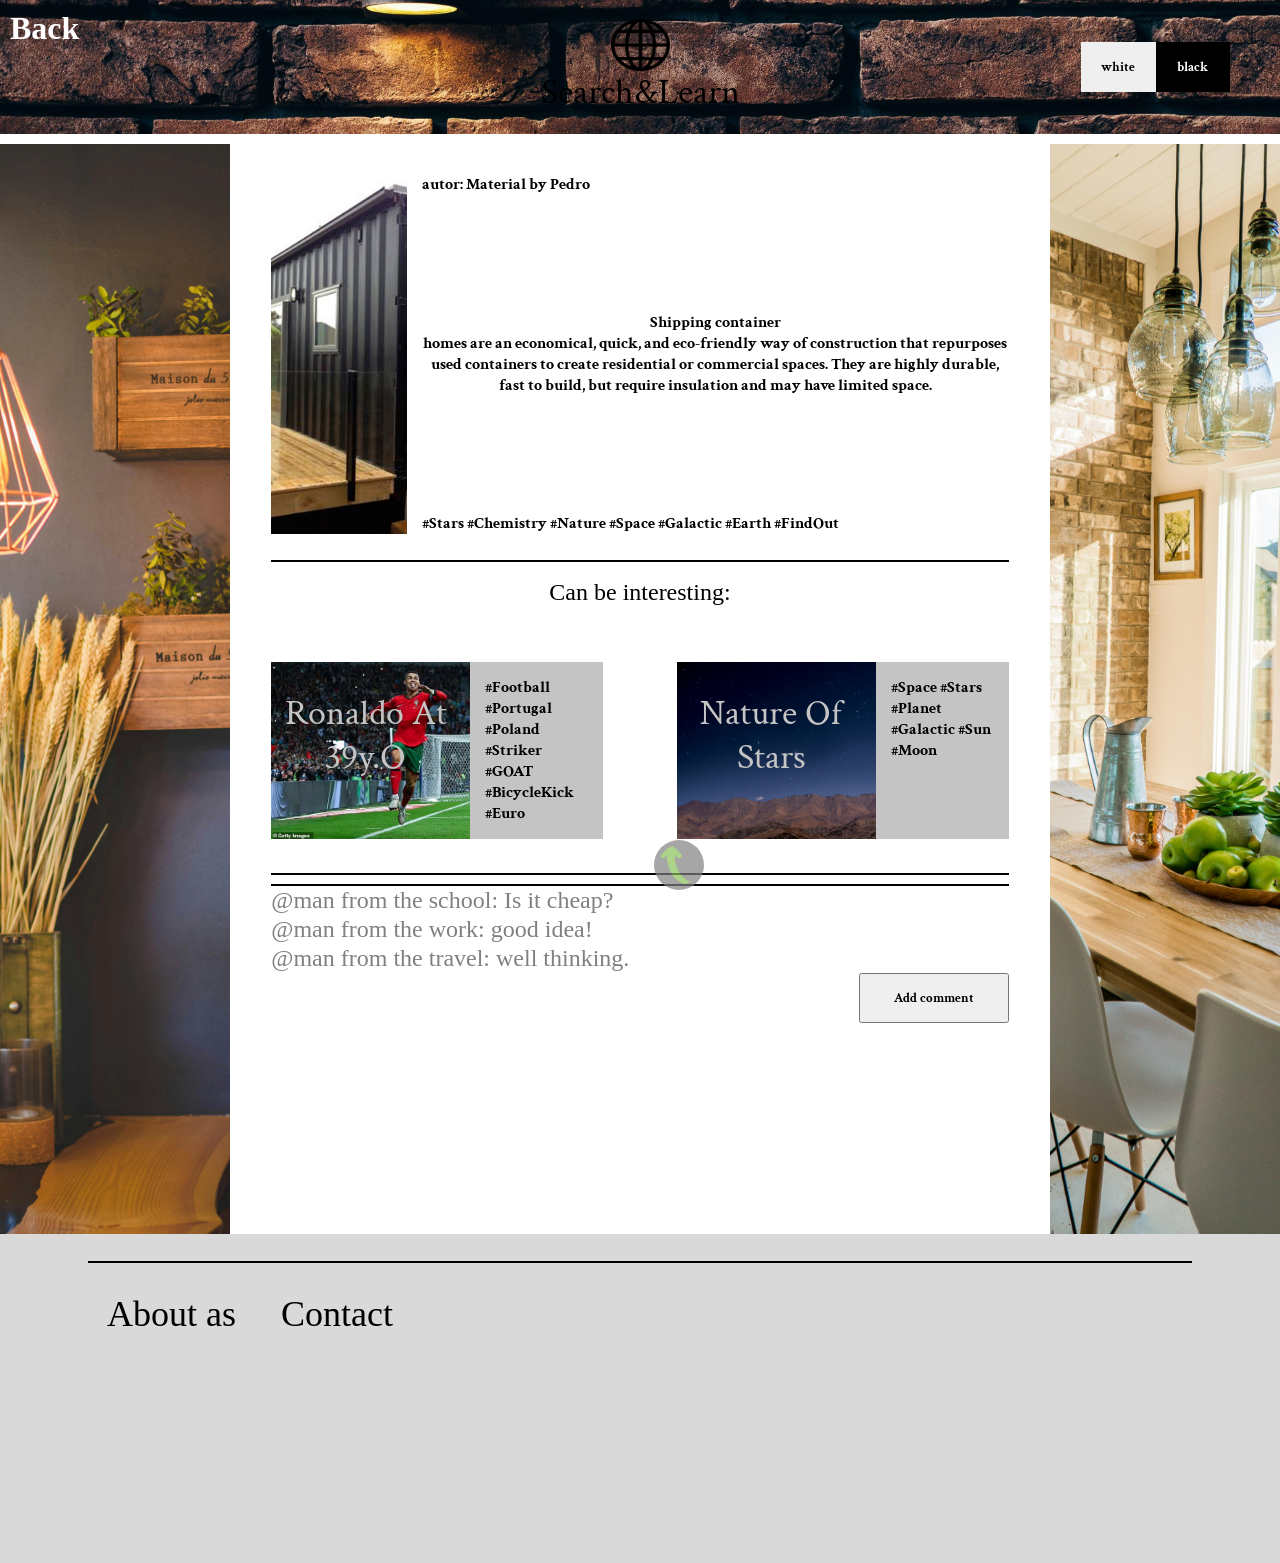
==== build.html @ 006a8990 "Adaptive site, arrow scroll, cookies, themeChanger" ====
<!DOCTYPE html>
<html lang="en">
  <head>
    <meta charset="UTF-8" />
    <meta name="viewport" content="width=device-width, initial-scale=1.0" />
    <link rel="stylesheet" href="css/reset.css" />
    <link rel="stylesheet" href="css/state.css" />
    <link rel="preconnect" href="https://fonts.googleapis.com" />
    <link rel="preconnect" href="https://fonts.gstatic.com" crossorigin />
    <link
      href="https://fonts.googleapis.com/css2?family=Crimson+Text:ital,wght@0,400;0,600;0,700;1,400;1,600;1,700&display=swap"
      rel="stylesheet"
    />
    <title>Document</title>
  </head>
  <body>
    <div id="container">
      <img src="img/upward-arrow.png" alt="" class="arrow-up" onclick="window.scrollTo({ top: 0, behavior: 'smooth' })">
      <header id="header" class="build-header">
        <a href="main.html" class="back-bnt">Back</a>
        <div id="title-wrap">
          <img src="img/world.png" alt="icon" id="icon" />
          <h1 id="title">Search&Learn</h1>
        </div>
        <div class="theme-wrap">
          <button type="button" class="button-theme white-Btn">white</button>
          <button type="button" class="button-theme black-Btn">black</button>
        </div>
      </header>
      <main id="main">
        <div id="left-side-img" class="build-l"></div>
        <div class="wrapper-all">
            <section class="face-side-state">
              <div class="wrap-image-of-state build-img"></div>
              <div class="right-side-face-state">
                <b class="autor-state">autor: Material by Pedro</b>
                <div class="wrap-of-face-text">
                  <span class="title-of-wrap-face"
                    >Shipping container<br></span
                  >
                  <span class="paraphraf-of-wrap-face">
                    homes are an economical, quick, and eco-friendly way of construction that repurposes used containers to create residential or commercial spaces. They are highly durable, fast to build, but require insulation and may have limited space.
                  </span>
                </div>
                <div class="h-block">
                  <b class="h-element">#Stars</b>
                  <b class="h-element">#Chemistry</b>
                  <b class="h-element">#Nature</b>
                  <b class="h-element">#Space</b>
                  <b class="h-element">#Galactic</b>
                  <b class="h-element">#Earth</b>
                  <b class="h-element">#FindOut</b>
                </div>
              </div>
            </section>
            <section class="section-interesting">
              <span class="title-interest">Can be interesting:</span>
              <div class="interest-wrap">
                <div class="state-block">
                    <div class="state-img first-img-of-state">
                      <a href="football.html" class="title-of-state">Ronaldo at 39y.o</a>
                    </div>
                    <b class="bold-text">#Football #Portugal #Poland #Striker #GOAT #BicycleKick #Euro</b>
                  </div>
                  <div class="state-block">
                    <div class="state-img second-img-of-state">
                      <a href="space.html" class="title-of-state">Nature of Stars</a>
                    </div>
                    <b class="bold-text">#Space #Stars #Planet #Galactic #Sun #Moon</b>
                  </div>
              </div>
            </section>
            <section class="section-comunication">
              <ul class="ul-list">
                <li class="list">
                  <a href="" class="a-list">@man from the school: Is it cheap?</a>
                </li>
                <li class="list">
                  <a href="" class="a-list">@man from the work: good idea!</a>
                </li>
                <li class="list">
                  <a href="" class="a-list">@man from the travel: well thinking.</a>
                </li>
              </ul>
              <button type="button" id="add-comment-btn">Add comment</button>
            </section>
          </div>
        <div id="right-side-img" class="build-r"></div>
      </main>
      <footer id="footer">
        <label for="" class="line"></label>
        <ul class="list-ul">
          <li class="list-li">
            <a href="https://jonh2341.github.io/Project-portfolio/" class="list-text">About as</a>
          </li>
          <li class="list-li">
            <a href="https://github.com/Jonh2341" class="list-text">Contact</a>
          </li>
        </ul>
      </footer>
    </div>
    <script src="index.js"></script>
  </body>
</html>
---- css/state.css ----
@media screen and (min-width: 1024px) {
  #container {
    width: 100%;
  }

  #header {
    width: 100%;
    height: 134px;
    display: flex;
    justify-content: center;
    align-items: center;
    background-color: #c4c4c4;
    margin-bottom: 10px;
    background-image: url("../img/football-header-img.jpg");
    background-size: cover;
    background-position: center;
  }

  .comment-form {
    display: flex;
    flex-direction: column;
    gap: 10px;
    background: #fff;
    padding: 20px;
    border-radius: 8px;
    box-shadow: 0 2px 8px rgba(0, 0, 0, 0.1);
  }
  .comment-field {
    width: 100%;
    padding: 10px;
    font-size: 16px;
    border: 1px solid #ccc;
    border-radius: 5px;
  }
  .comment-field:focus {
    outline: none;
    border-color: #007bff;
  }
  .submit-button {
    padding: 10px 15px;
    font-size: 16px;
    color: white;
    background-color: #007bff;
    border: none;
    border-radius: 5px;
    cursor: pointer;
    align-self: flex-end;
  }
  .submit-button:hover {
    background-color: #0056b3;
  }
  .comment-list {
    margin-top: 20px;
    list-style: none;
    height: inherit;
    overflow-y: scroll;
  }
  .user-comment {
    background: #fff;
    margin-bottom: 10px;
    padding: 15px;
    border-radius: 8px;
    box-shadow: 0 2px 8px rgba(0, 0, 0, 0.1);
    font-size: 16px;
    color: #333;
  }

  .stars {
    background-image: url("../img/space-header-img.jpg") !important;
  }
  .stars-l {
    background-image: url("../img/space-img-left-side.jpg") !important;
  }
  .stars-r {
    background-image: url("../img/space-img-right-side.jpg") !important;
  }
  .build-header {
    background-image: url("../img/build-header-img.jpg") !important;
  }
  .build-l {
    background-image: url("../img/build-img-left-side.jpg") !important;
  }
  .build-r {
    background-image: url("../img/build-img-right-side.jpg") !important;
  }
  .build-img {
    background-image: url("../img/build-state-face.jpg") !important;
  }
  .camp {
    background-image: url("../img/camping-img.jpg") !important;
  }
  .camp-header {
    background-image: url("../img/camping.jpg") !important;
  }
  .camping-l {
    background-image: url("../img/camping-l.jpg") !important;
  }
  .camping-r {
    background-image: url("../img/camping-r.jpg") !important;
  }

  #title-wrap {
    display: flex;
    flex-direction: column;
    align-items: center;
  }

  #icon {
    width: 59px;
    height: 52px;
  }

  #title {
    font-size: 36px;
    font-weight: 400;
    line-height: 43.57px;
    text-align: center;
    text-underline-position: from-font;
    text-decoration-skip-ink: none;
  }

  .theme-wrap {
    position: absolute;
    height: 50px;
    width: 149px;
    right: 50px;
    display: flex;
  }

  .button-theme {
    width: 50%;
    height: 100%;
    border: 0px;
    cursor: pointer;
  }

  .button-theme:last-child {
    background-color: black;
    color: white;
  }

  #main {
    width: 100%;
    height: 1090px;
    display: flex;
  }

  #left-side-img {
    width: 18%;
    background-image: url("../img/football-img-left-side.jpg");
    background-size: cover;
    background-repeat: no-repeat;
    background-position: center;
  }

  #main-title {
    font-size: 36px;
    font-weight: 400;
    line-height: 43.57px;
    text-align: center;
    text-underline-position: from-font;
    text-decoration-skip-ink: none;
    cursor: pointer;
  }

  .title-of-state {
    position: absolute;
    right: 10px;
    top: 30px;
    font-size: 36px;
    font-weight: 400;
    line-height: 43.57px;
    text-align: center;
    text-underline-position: from-font;
    text-decoration-skip-ink: none;
    color: #c4c4c4;
    cursor: pointer;
    text-transform: capitalize;
  }

  .bold-text {
    margin: 15px;
    flex-wrap: wrap;
  }

  .state-img {
    position: relative;
    min-width: 60%;
    background-repeat: no-repeat;
    background-size: cover;
  }

  .first-img-of-state {
    background-image: url("../img/football-state-face.avif");
  }
  .second-img-of-state {
    background-image: url("../img/space-header-img.jpg");
  }
  .three-img-of-state {
    background-image: url("../img/build-state-face.jpg");
  }
  .last-img-of-state {
    background-image: url("../img/camping.jpg");
  }

  #right-side-img {
    width: 18%;
    background-image: url("../img/football-img-right-side.jpg");
    background-size: cover;
    background-repeat: no-repeat;
    background-position: center;
  }

  #footer {
    background-color: #d9d9d9;
    height: 329px;
    width: 100%;
    display: flex;
    padding: 27px;
    flex-direction: column;
  }

  .line {
    align-self: center;
    border: 1px solid black;
    width: 90%;
  }

  .list-ul {
    display: flex;
    margin-top: 30px;
    margin-left: 80px;
  }

  .list-li {
    list-style-type: disc;
    margin-right: 45px;
    display: flex;
    flex-direction: column;
  }

  .list-text {
    color: black;
    font-family: Inter;
    font-size: 36px;
    font-weight: 400;
    line-height: 43.57px;
    text-align: center;
    text-underline-position: from-font;
    text-decoration-skip-ink: none;
  }

  .face-side-state {
    display: flex;
    width: 90%;
    margin-bottom: 26px;
  }

  .wrap-image-of-state {
    height: 360px;
    width: 50%;
    background-size: cover;
    background-position: center;
    background-image: url("../img/football-state-face.avif");
    margin-right: 15px;
  }

  .stars-img {
    background-image: url("../img/stars-main-img.jpg") !important;
  }

  .right-side-face-state {
    display: flex;
    flex-direction: column;
    justify-content: space-between;
  }

  .wrap-of-face-text {
    text-align: center;
  }

  .wrapper-all {
    padding-top: 30px;
    width: 64%;
    display: flex;
    align-items: center;
    flex-direction: column;
  }

  .section-interesting {
    display: flex;
    flex-direction: column;
    align-items: center;
    border-top: 2px solid;
    width: 90%;
    padding-top: 16px;
    border-bottom: 2px solid;
    margin-bottom: 9px;
  }

  .title-interest {
    font-family: Inter;
    font-size: 24px;
    font-weight: 400;
    line-height: 29.05px;
    text-align: center;
    text-underline-position: from-font;
    text-decoration-skip-ink: none;
    margin-bottom: 40px;
  }

  .interest-wrap {
    width: 100%;
    display: flex;
    justify-content: space-between;
    margin-bottom: 34px;
  }

  .state-block {
    display: flex;
    width: 45%;
    min-height: 160px;
    margin-top: 15px;
    background-color: #c4c4c4;
  }

  .section-comunication {
    width: 90%;
    display: flex;
    flex-direction: column;
    border-top: 2px solid;
  }

  .a-list {
    font-family: Inter;
    font-size: 24px;
    font-weight: 400;
    line-height: 29.05px;
    text-align: center;
    text-underline-position: from-font;
    text-decoration-skip-ink: none;
    color: grey;
    margin-bottom: 16px;
  }

  #add-comment-btn {
    width: 150px;
    height: 50px;
    align-self: end;
  }
}

@media screen and (max-width: 1024px) {
  #container {
    width: 100%;
  }

  #container {
    width: 100%;
  }

  #header {
    width: 100%;
    height: 134px;
    display: flex;
    justify-content: center;
    align-items: center;
    background-image: url("../img/football-header-img.jpg");
    background-position: center;
    background-size: cover;
    background-color: #c4c4c4;
    margin-bottom: 10px;
  }

  #title-wrap {
    display: flex;
    flex-direction: column;
    align-items: center;
  }

  #icon {
    width: 59px;
    height: 52px;
  }

  #title {
    font-size: 36px;
    font-weight: 400;
    line-height: 43.57px;
    text-align: center;
    text-underline-position: from-font;
    text-decoration-skip-ink: none;
  }

  .theme-wrap {
    position: absolute;
    height: 40px;
    width: 89px;
    right: 10px;
    top: 5px;
    display: flex;
  }

  .button-theme {
    width: 50%;
    height: 100%;
    border: 0px;
    cursor: pointer;
  }

  .button-theme:last-child {
    background-color: black;
    color: white;
  }
  #main {
    width: 100%;
    display: flex;
  }

  #left-side-img {
    width: 18%;
    background-image: url("../img/football-img-left-side.jpg");
    background-size: cover;
    background-repeat: no-repeat;
    background-position: center;
  }

  #main-title {
    font-size: 36px;
    font-weight: 400;
    line-height: 43.57px;
    text-align: center;
    text-underline-position: from-font;
    text-decoration-skip-ink: none;
    cursor: pointer;
  }

  .stars {
    background-image: url("../img/space-header-img.jpg") !important;
  }
  .stars-l {
    background-image: url("../img/space-img-left-side.jpg") !important;
  }
  .stars-r {
    background-image: url("../img/space-img-right-side.jpg") !important;
  }
  .build-header {
    background-image: url("../img/build-header-img.jpg") !important;
  }
  .build-l {
    background-image: url("../img/build-img-left-side.jpg") !important;
  }
  .build-r {
    background-image: url("../img/build-img-right-side.jpg") !important;
  }
  .build-img {
    background-image: url("../img/build-state-face.jpg") !important;
  }
  .camp {
    background-image: url("../img/camping-img.jpg") !important;
  }
  .camp-header {
    background-image: url("../img/camping.jpg") !important;
  }
  .camping-l {
    background-image: url("../img/camping-l.jpg") !important;
  }
  .camping-r {
    background-image: url("../img/camping-r.jpg") !important;
  }

  #right-side-img {
    width: 18%;
    background-image: url("../img/football-img-right-side.jpg");
    background-size: cover;
    background-repeat: no-repeat;
    background-position: center;
  }

  .first-img-of-state {
    background-image: url("../img/football-state-face.avif");
  }
  .second-img-of-state {
    background-image: url("../img/space-header-img.jpg");
  }
  .three-img-of-state {
    background-image: url("../img/build-state-face.jpg");
  }
  .last-img-of-state {
    background-image: url("../img/camping.jpg");
  }

  #footer {
    background-color: #d9d9d9;
    height: 329px;
    width: 100%;
    display: flex;
    padding: 27px;
    flex-direction: column;
  }

  .line {
    align-self: center;
    border: 1px solid black;
    width: 90%;
  }

  .stars-img {
    background-image: url("../img/stars-main-img.jpg") !important;
  }

  .list-ul {
    display: flex;
    margin-top: 30px;
    margin-left: 80px;
  }

  .list-li {
    list-style-type: disc;
    margin-right: 45px;
    display: flex;
    flex-direction: column;
  }

  .list-text {
    color: black;
    font-family: Inter;
    font-size: 36px;
    font-weight: 400;
    line-height: 43.57px;
    text-align: center;
    text-underline-position: from-font;
    text-decoration-skip-ink: none;
  }

  .face-side-state {
    display: flex;
    flex-direction: column;
    align-items: center;
    width: 90%;
    margin-bottom: 66px;
  }

  .wrap-image-of-state {
    height: 360px;
    width: 80%;
    background-size: cover;
    background-position: center;
    background-image: url("../img/football-state-face.avif");
    margin-right: 15px;
    margin-bottom: 20px;
  }

  .right-side-face-state {
    display: flex;
    flex-direction: column;
    align-items: center;
    height: 100px;
    justify-content: space-between;
  }

  .h-block {
    font-size: 0.7em;
  }

  .wrap-of-face-text {
    text-align: center;
    font-size: 0.9em;
  }

  .wrapper-all {
    padding-top: 30px;
    width: 64%;
    display: flex;
    align-items: center;
    flex-direction: column;
  }

  .autor-state {
    font-size: 0.8em;
  }

  .section-interesting {
    display: flex;
    flex-direction: column;
    align-items: center;
    border-top: 2px solid;
    width: 90%;
    padding-top: 16px;
    border-bottom: 2px solid;
    margin-bottom: 9px;
    margin-top: 40px;
  }

  .title-interest {
    font-family: Inter;
    font-size: 24px;
    font-weight: 400;
    line-height: 29.05px;
    text-align: center;
    text-underline-position: from-font;
    text-decoration-skip-ink: none;
    margin-bottom: 40px;
  }

  .interest-wrap {
    width: 100%;
    display: flex;
    justify-content: space-between;
    margin-bottom: 34px;
  }

  .state-img {
    position: relative;
    min-width: 100%;
    background-repeat: no-repeat;
    background-size: cover;
  }

  .state-block {
    display: flex;
    width: 45%;
    min-height: 160px;
    margin-top: 15px;
  }

  .title-of-state {
    position: absolute;
    right: 10px;
    top: 50px;
    font-size: 21px;
    font-weight: 400;
    line-height: 43.57px;
    text-align: center;
    text-underline-position: from-font;
    text-decoration-skip-ink: none;
    color: #c4c4c4;
    cursor: pointer;
  }

  .bold-text {
    display: none;
  }

  .section-comunication {
    width: 90%;
    display: flex;
    flex-direction: column;
    border-top: 2px solid;
    padding-top: 43px;
  }

  .ul-list {
    height: inherit;
    overflow-y: scroll;
    margin-bottom: 31px;
  }

  .a-list {
    font-family: Inter;
    font-size: 16px;
    font-weight: 400;
    line-height: 29.05px;
    text-align: center;
    text-underline-position: from-font;
    text-decoration-skip-ink: none;
    color: grey;
    margin-bottom: 16px;
  }

  #add-comment-btn {
    width: 150px;
    height: 50px;
    align-self: end;
    margin-bottom: 20px;
  }

  #footer {
    background-color: #d9d9d9;
    height: 329px;
    width: 100%;
    display: flex;
    padding: 27px;
    flex-direction: column;
  }

  .line {
    align-self: center;
    border: 1px solid black;
    width: 90%;
  }

  .list-ul {
    display: flex;
    margin-top: 30px;
    margin-left: 5px;
  }

  .list-li {
    list-style-type: disc;
    margin-right: 45px;
    display: flex;
    flex-direction: column;
  }

  .list-text {
    color: black;
    font-family: Inter;
    font-size: 36px;
    font-weight: 400;
    line-height: 43.57px;
    text-align: center;
    text-underline-position: from-font;
    text-decoration-skip-ink: none;
  }
}
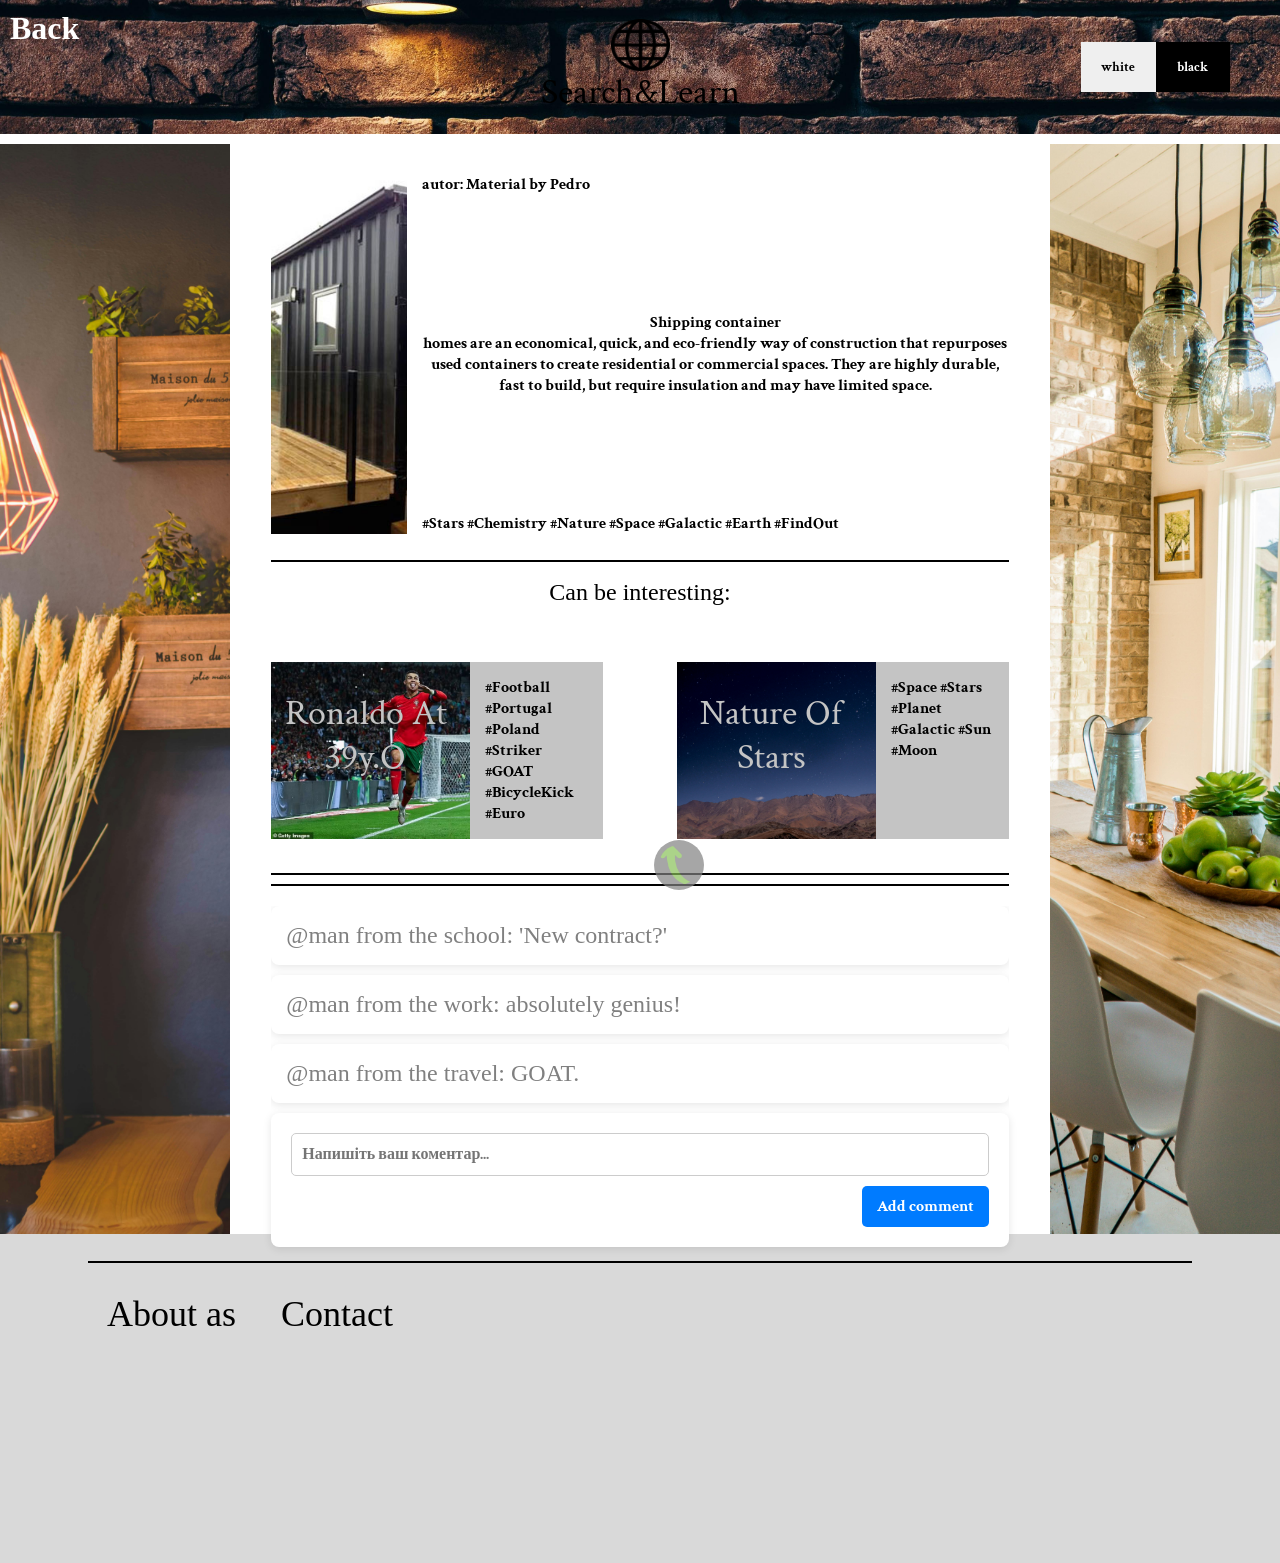
==== commit f5f180e9: "Comment init" ====
--- a/build.html
+++ b/build.html
@@ -71,18 +71,34 @@
               </div>
             </section>
             <section class="section-comunication">
-              <ul class="ul-list">
-                <li class="list">
-                  <a href="" class="a-list">@man from the school: Is it cheap?</a>
+              <ul class="comment-list">
+                <li class="user-comment">
+                  <a href="" class="a-list"
+                    >@man from the school: 'New contract?'</a
+                  >
                 </li>
-                <li class="list">
-                  <a href="" class="a-list">@man from the work: good idea!</a>
+                <li class="user-comment">
+                  <a href="" class="a-list"
+                    >@man from the work: absolutely genius!</a
+                  >
                 </li>
-                <li class="list">
-                  <a href="" class="a-list">@man from the travel: well thinking.</a>
+                <li class="user-comment">
+                  <a href="" class="a-list">@man from the travel: GOAT.</a>
                 </li>
               </ul>
-              <button type="button" id="add-comment-btn">Add comment</button>
+              <form class="comment-form">
+                <label for="comment-id">
+                  <input
+                  type="text"
+                  class="comment-field"
+                  placeholder="Напишіть ваш коментар..."
+                  name="commentField"
+                  required
+                  id="comment-id"
+                />
+                </label>
+                <button type="submit" class="submit-button">Add comment</button>
+              </form>
             </section>
           </div>
         <div id="right-side-img" class="build-r"></div>
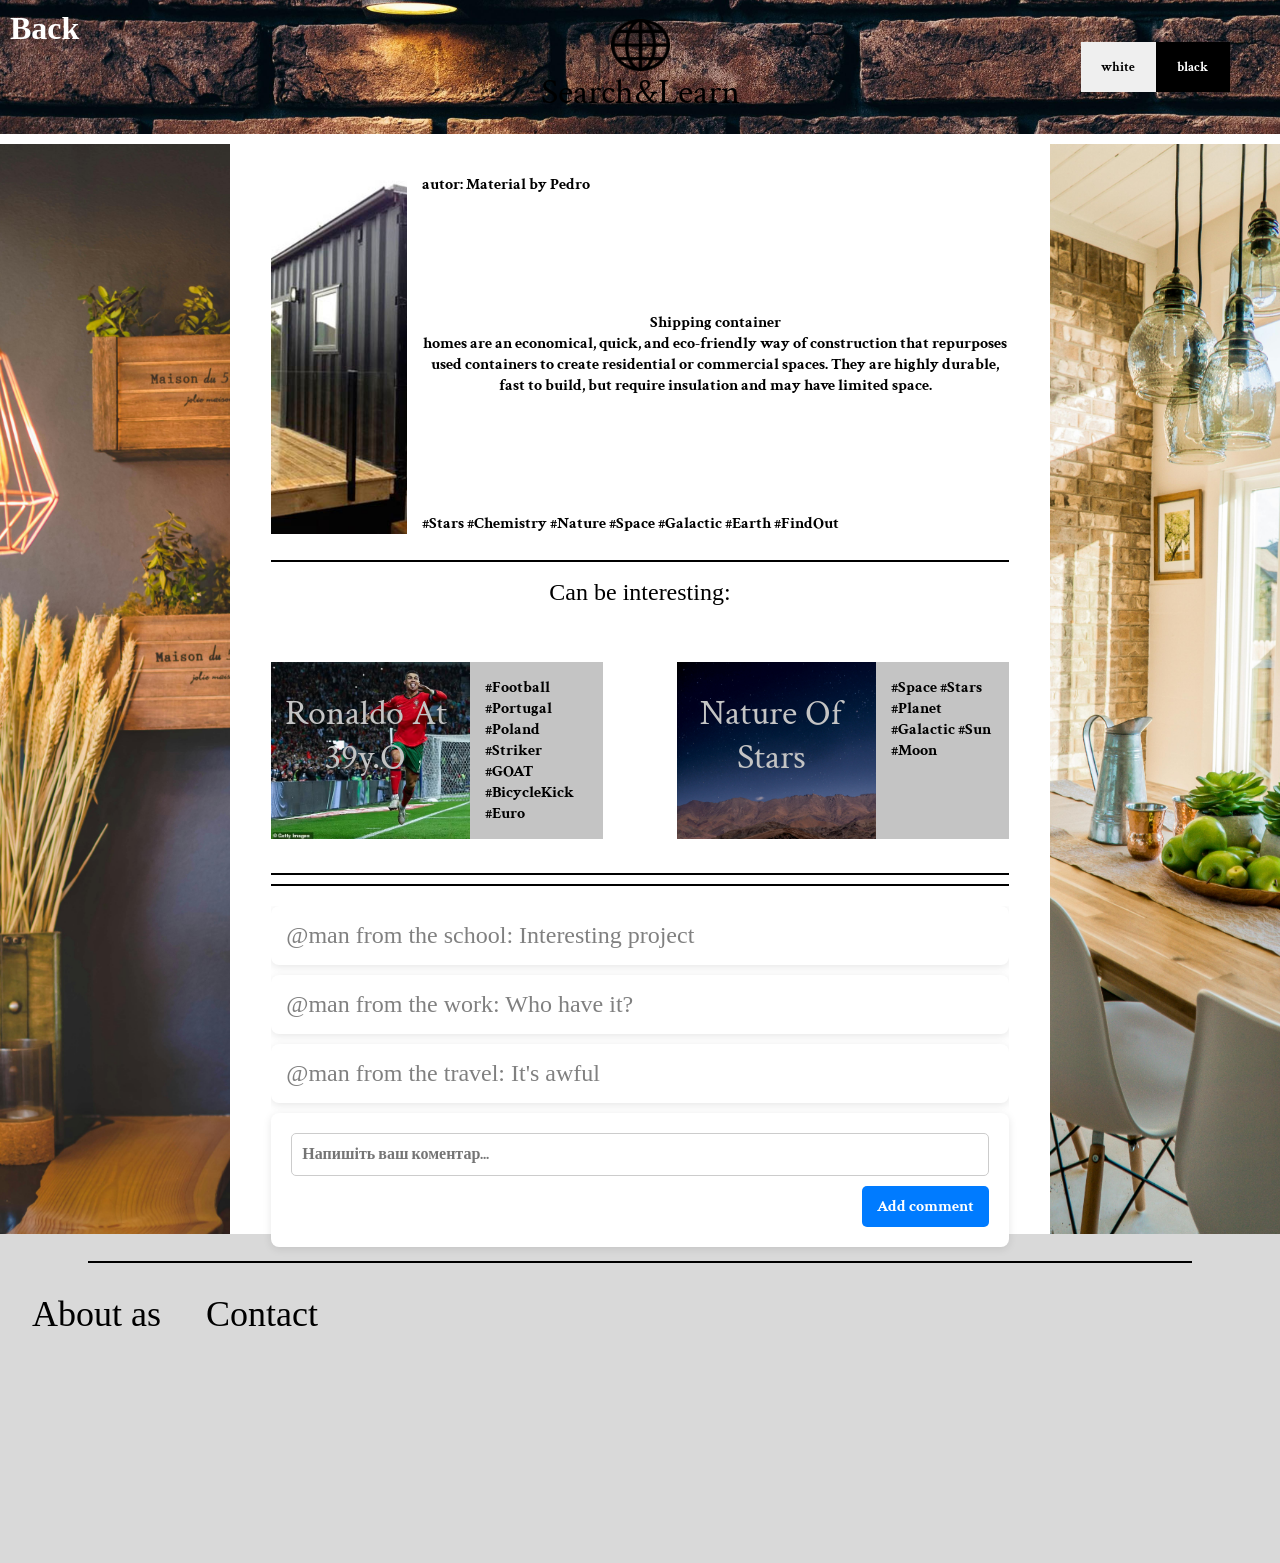
==== commit f26fd01d: "HTML" ====
--- a/build.html
+++ b/build.html
@@ -74,16 +74,16 @@
               <ul class="comment-list">
                 <li class="user-comment">
                   <a href="" class="a-list"
-                    >@man from the school: 'New contract?'</a
+                    >@man from the school: Interesting project</a
                   >
                 </li>
                 <li class="user-comment">
                   <a href="" class="a-list"
-                    >@man from the work: absolutely genius!</a
+                    >@man from the work: Who have it?</a
                   >
                 </li>
                 <li class="user-comment">
-                  <a href="" class="a-list">@man from the travel: GOAT.</a>
+                  <a href="" class="a-list">@man from the travel: It's awful</a>
                 </li>
               </ul>
               <form class="comment-form">
--- a/css/state.css
+++ b/css/state.css
@@ -51,8 +51,7 @@
   }
   .comment-list {
     margin-top: 20px;
-    list-style: none;
-    height: inherit;
+    height: 207px;
     overflow-y: scroll;
   }
   .user-comment {
@@ -65,6 +64,18 @@
     color: #333;
   }
 
+  .ballete-img{
+    background-image: url('../img/ballet.jpg')!important;
+  }
+  .ballete-left{
+    background-image: url('../img/main-img-left-side.jpg')!important;
+  }
+  .ballete-right{
+    background-image: url('../img/main-img-right-side.jpg')!important;
+  }
+  .ballete-header{
+    background-image: none!important;
+  }
   .stars {
     background-image: url("../img/space-header-img.jpg") !important;
   }
@@ -220,25 +231,6 @@
     flex-direction: column;
   }
 
-  .line {
-    align-self: center;
-    border: 1px solid black;
-    width: 90%;
-  }
-
-  .list-ul {
-    display: flex;
-    margin-top: 30px;
-    margin-left: 80px;
-  }
-
-  .list-li {
-    list-style-type: disc;
-    margin-right: 45px;
-    display: flex;
-    flex-direction: column;
-  }
-
   .list-text {
     color: black;
     font-family: Inter;
@@ -348,6 +340,45 @@
     height: 50px;
     align-self: end;
   }
+
+  #footer {
+    background-color: #d9d9d9;
+    height: 329px;
+    width: 100%;
+    display: flex;
+    padding: 27px;
+    flex-direction: column;
+  }
+
+  .line {
+    align-self: center;
+    border: 1px solid black;
+    width: 90%;
+  }
+
+  .list-ul {
+    display: flex;
+    margin-top: 30px;
+    margin-left: 5px;
+  }
+
+  .list-li {
+    list-style-type: disc;
+    margin-right: 45px;
+    display: flex;
+    flex-direction: column;
+  }
+
+  .list-text {
+    color: black;
+    font-family: Inter;
+    font-size: 36px;
+    font-weight: 400;
+    line-height: 43.57px;
+    text-align: center;
+    text-underline-position: from-font;
+    text-decoration-skip-ink: none;
+  }
 }
 
 @media screen and (max-width: 1024px) {
@@ -377,6 +408,8 @@
     flex-direction: column;
     align-items: center;
   }
+
+  
 
   #icon {
     width: 59px;
@@ -417,6 +450,54 @@
     display: flex;
   }
 
+  .comment-form {
+    display: flex;
+    flex-direction: column;
+    gap: 10px;
+    background: #fff;
+    padding: 20px;
+    border-radius: 8px;
+    box-shadow: 0 2px 8px rgba(0, 0, 0, 0.1);
+  }
+  .comment-field {
+    width: 100%;
+    padding: 10px;
+    font-size: 16px;
+    border: 1px solid #ccc;
+    border-radius: 5px;
+  }
+  .comment-field:focus {
+    outline: none;
+    border-color: #007bff;
+  }
+  .submit-button {
+    padding: 10px 15px;
+    font-size: 16px;
+    color: white;
+    background-color: #007bff;
+    border: none;
+    border-radius: 5px;
+    cursor: pointer;
+    align-self: flex-end;
+  }
+  .submit-button:hover {
+    background-color: #0056b3;
+  }
+  .comment-list {
+    margin-top: 20px;
+    height: 207px;
+    overflow-y: scroll;
+  }
+  .user-comment {
+    background: #fff;
+    margin-bottom: 10px;
+    padding: 15px;
+    border-radius: 8px;
+    box-shadow: 0 2px 8px rgba(0, 0, 0, 0.1);
+    font-size: 16px;
+    color: #333;
+  }
+
   #left-side-img {
     width: 18%;
     background-image: url("../img/football-img-left-side.jpg");
@@ -435,6 +516,18 @@
     cursor: pointer;
   }
 
+  .ballete-img{
+    background-image: url('../img/ballet.jpg')!important;
+  }
+  .ballete-left{
+    background-image: url('../img/main-img-left-side.jpg')!important;
+  }
+  .ballete-right{
+    background-image: url('../img/main-img-right-side.jpg')!important;
+  }
+  .ballete-header{
+    background-image: none!important;
+  }
   .stars {
     background-image: url("../img/space-header-img.jpg") !important;
   }
@@ -627,7 +720,7 @@
   .title-of-state {
     position: absolute;
     right: 10px;
-    top: 50px;
+    top: 30px;
     font-size: 21px;
     font-weight: 400;
     line-height: 43.57px;
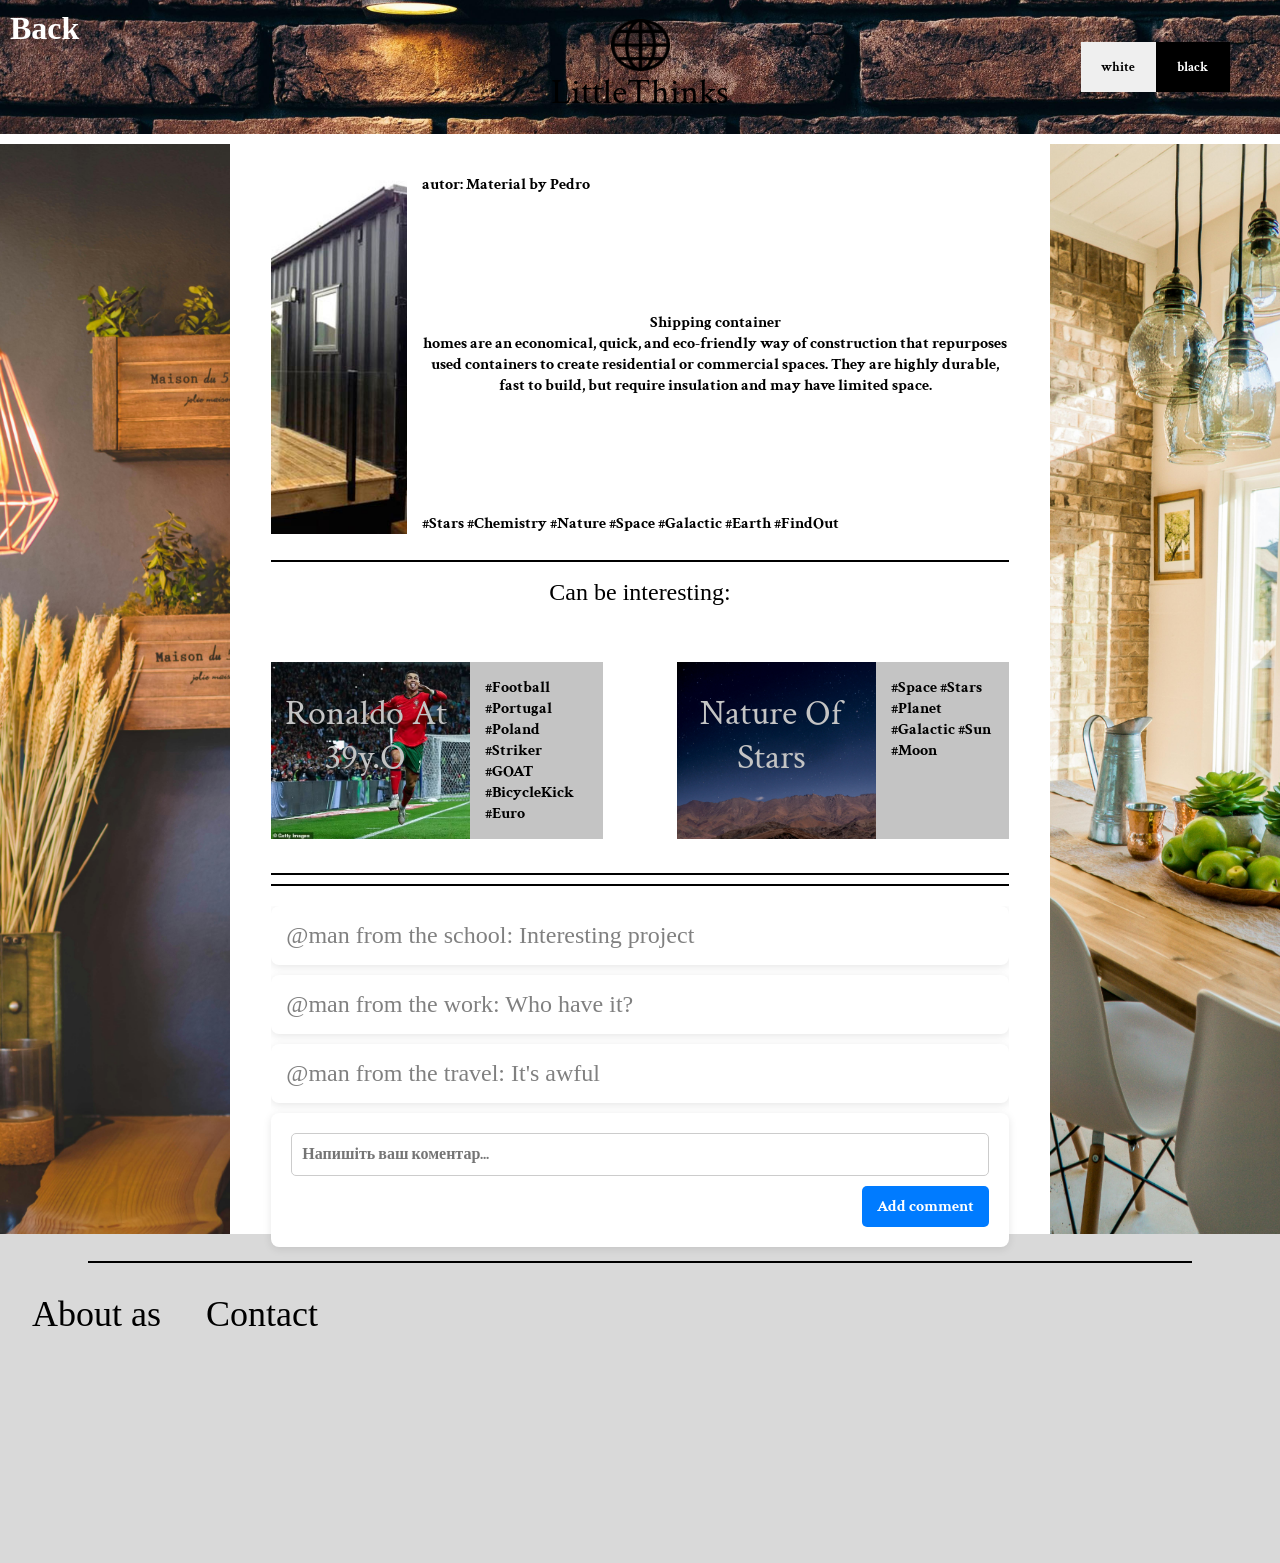
==== commit 2cde1148: "title change" ====
--- a/build.html
+++ b/build.html
@@ -17,10 +17,10 @@
     <div id="container">
       <img src="img/upward-arrow.png" alt="" class="arrow-up" onclick="window.scrollTo({ top: 0, behavior: 'smooth' })">
       <header id="header" class="build-header">
-        <a href="main.html" class="back-bnt">Back</a>
+        <a href="index.html" class="back-bnt">Back</a>
         <div id="title-wrap">
           <img src="img/world.png" alt="icon" id="icon" />
-          <h1 id="title">Search&Learn</h1>
+          <h1 id="title">LittleThinks</h1>
         </div>
         <div class="theme-wrap">
           <button type="button" class="button-theme white-Btn">white</button>
--- a/css/state.css
+++ b/css/state.css
@@ -458,6 +458,7 @@
     padding: 20px;
     border-radius: 8px;
     box-shadow: 0 2px 8px rgba(0, 0, 0, 0.1);
+    margin-bottom: 20px;
   }
   .comment-field {
     width: 100%;
@@ -648,7 +649,6 @@
     display: flex;
     flex-direction: column;
     align-items: center;
-    height: 100px;
     justify-content: space-between;
   }
 
